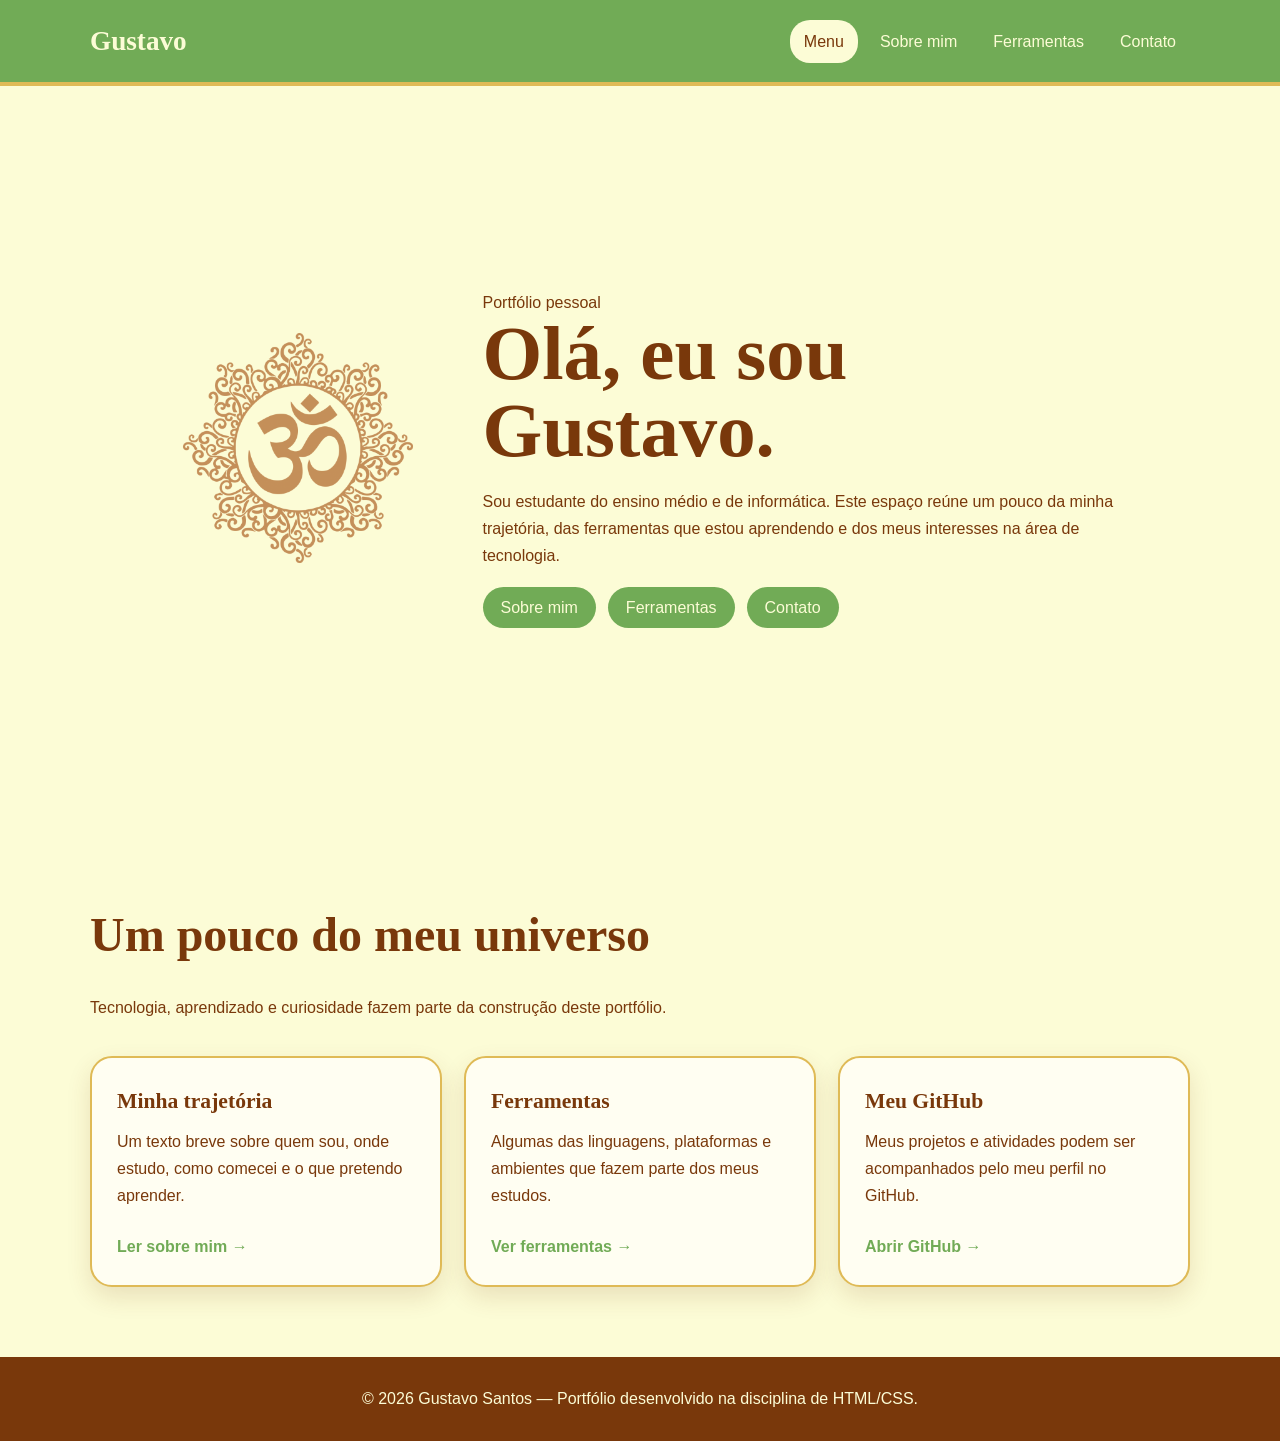
==== Portif-lio-HTML-main/index.html @ e44f2d16 "Add files via upload" ====
<!DOCTYPE html>
<html lang="pt-BR">
<head>
    <meta charset="UTF-8">
    <meta name="viewport" content="width=device-width, initial-scale=1.0">
    <title>Gustavo | Portfólio</title>
    <link rel="stylesheet" href="css/style.css">
</head>

<body>
    <div class="pagina pagina-principal">
        <header class="cabecalho">
            <div class="container cabecalho-conteudo">
                <div class="logo">Gustavo</div>

                <nav class="menu-navegacao">
                    <a class="ativo" href="index.html">Menu</a>
                    <a href="sobre.html">Sobre mim</a>
                    <a href="ferramentas.html">Ferramentas</a>
                    <a href="contato.html">Contato</a>
                </nav>
            </div>
        </header>

        <main>
            <section class="painel-menu">
                <div class="container menu-principal">
                    <div class="menu-simbolo">
                        <img src="img/om.png" alt="Símbolo Om">
                    </div>

                    <div class="menu-texto">
                        <div class="pequeno-titulo">Portfólio pessoal</div>
                        <h1>Olá, eu sou Gustavo.</h1>

                        <p>
                            Sou estudante do ensino médio e de informática.
                            Este espaço reúne um pouco da minha trajetória,
                            das ferramentas que estou aprendendo e dos meus
                            interesses na área de tecnologia.
                        </p>

                        <ul class="menu-lista">
                            <li><a href="sobre.html">Sobre mim</a></li>
                            <li><a href="ferramentas.html">Ferramentas</a></li>
                            <li><a href="contato.html">Contato</a></li>
                        </ul>
                    </div>
                </div>
            </section>

            <section class="secao secao-clara">
                <div class="container">
                    <div class="titulo-secao">
                        <h2>Um pouco do meu universo</h2>
                        <p>
                            Tecnologia, aprendizado e curiosidade fazem parte
                            da construção deste portfólio.
                        </p>
                    </div>

                    <div class="grade-cards">
                        <div class="card">
                            <h3>Minha trajetória</h3>
                            <p>
                                Um texto breve sobre quem sou, onde estudo,
                                como comecei e o que pretendo aprender.
                            </p>
                            <a class="card-link" href="sobre.html">Ler sobre mim →</a>
                        </div>

                        <div class="card">
                            <h3>Ferramentas</h3>
                            <p>
                                Algumas das linguagens, plataformas e
                                ambientes que fazem parte dos meus estudos.
                            </p>
                            <a class="card-link" href="ferramentas.html">Ver ferramentas →</a>
                        </div>

                        <div class="card">
                            <h3>Meu GitHub</h3>
                            <p>
                                Meus projetos e atividades podem ser
                                acompanhados pelo meu perfil no GitHub.
                            </p>
                            <a class="card-link"
                               href="https://github.com/G-u-s-tavo"
                               target="_blank"
                               rel="noopener noreferrer">Abrir GitHub →</a>
                        </div>
                    </div>
                </div>
            </section>
        </main>

        <footer class="rodape">
            <div class="container">
                <p>© 2026 Gustavo Santos — Portfólio desenvolvido na disciplina de HTML/CSS.</p>
            </div>
        </footer>
    </div>
</body>
</html>
---- Portif-lio-HTML-main/css/style.css ----
:root {
    --verde-praying: #71AB56;
    --verde-macaw: #A1B846;
    --verde-gecko: #D1D580;
    --creme: #FCFCD6;
    --marrom: #79380B;
    --dourado: #DFBA56;
    --branco: #fffef2;
    --sombra: rgba(121, 56, 11, 0.14);
}

* {
    box-sizing: border-box;
    margin: 0;
    padding: 0;
}

html {
    scroll-behavior: smooth;
}

body {
    min-height: 100vh;
    background: var(--creme);
    color: var(--marrom);
    font-family: "Trebuchet MS", Arial, sans-serif;
    line-height: 1.7;
}

img {
    max-width: 100%;
    display: block;
}

a {
    color: inherit;
    text-decoration: none;
}

h1,
h2,
h3,
.titulo-decorativo {
    font-family: Georgia, "Times New Roman", serif;
}

h1 {
    font-size: clamp(2.5rem, 6vw, 5rem);
    line-height: 1;
}

h2 {
    font-size: clamp(1.8rem, 4vw, 3rem);
    margin-bottom: 18px;
}

h3 {
    font-size: 1.35rem;
    margin-bottom: 8px;
}

p {
    margin-bottom: 16px;
}

.container {
    width: min(1100px, 92%);
    margin: 0 auto;
}

.pagina {
    min-height: 100vh;
}

.cabecalho {
    background: var(--verde-praying);
    border-bottom: 4px solid var(--dourado);
    padding: 18px 0;
    position: sticky;
    top: 0;
    z-index: 10;
}

.cabecalho-conteudo {
    display: flex;
    align-items: center;
    justify-content: space-between;
    gap: 20px;
}

.logo {
    font-family: Georgia, "Times New Roman", serif;
    font-size: 1.7rem;
    font-weight: bold;
    color: var(--creme);
}

.menu-navegacao {
    display: flex;
    flex-wrap: wrap;
    align-items: center;
    justify-content: center;
    gap: 8px;
}

.menu-navegacao a {
    padding: 8px 14px;
    border-radius: 20px;
    color: var(--creme);
    transition: 0.2s;
}

.menu-navegacao a:hover,
.menu-navegacao a.ativo {
    background: var(--creme);
    color: var(--marrom);
}

.hero {
    min-height: 78vh;
    display: flex;
    align-items: center;
    background: linear-gradient(135deg, var(--creme), var(--verde-gecko), var(--dourado));
    padding: 70px 0;
}

.hero-conteudo {
    width: min(760px, 100%);
    background: rgba(252, 252, 214, 0.88);
    border: 2px solid var(--dourado);
    border-radius: 28px;
    padding: 42px;
    box-shadow: 0 18px 45px var(--sombra);
}

.hero-conteudo .pequeno-titulo {
    color: var(--verde-praying);
    font-weight: bold;
    letter-spacing: 2px;
    text-transform: uppercase;
    margin-bottom: 12px;
}

.hero-conteudo h1 {
    color: var(--marrom);
    margin-bottom: 20px;
}

.hero-conteudo p {
    max-width: 650px;
    font-size: 1.08rem;
}

.botoes {
    display: flex;
    flex-wrap: wrap;
    gap: 12px;
    margin-top: 25px;
}

.botao {
    display: inline-block;
    padding: 11px 20px;
    border-radius: 24px;
    border: 2px solid var(--marrom);
    background: var(--marrom);
    color: var(--creme);
    font-weight: bold;
    transition: 0.2s;
}

.botao:hover {
    transform: translateY(-2px);
    background: var(--verde-praying);
    border-color: var(--verde-praying);
}

.botao-claro {
    background: var(--creme);
    color: var(--marrom);
}

.secao {
    padding: 70px 0;
}

.secao-clara {
    background: var(--creme);
}

.secao-verde {
    background: var(--verde-gecko);
}

.secao-dourada {
    background: var(--dourado);
}

.titulo-secao {
    margin-bottom: 35px;
}

.grade-cards {
    display: flex;
    flex-wrap: wrap;
    gap: 22px;
}

.card {
    flex: 1 1 250px;
    background: var(--branco);
    border: 2px solid var(--dourado);
    border-radius: 22px;
    padding: 25px;
    box-shadow: 0 10px 25px var(--sombra);
}

.card:hover {
    transform: translateY(-3px);
}

.card-icone {
    width: 80px;
    height: 80px;
    margin-bottom: 18px;
    object-fit: contain;
}

.card-link {
    display: inline-block;
    margin-top: 8px;
    color: var(--verde-praying);
    font-weight: bold;
}

.painel-menu {
    min-height: 82vh;
    display: flex;
    align-items: center;
    justify-content: center;
    padding: 70px 0;
}

.menu-principal {
    display: flex;
    flex-wrap: wrap;
    align-items: center;
    justify-content: center;
    gap: 35px;
}

.menu-simbolo {
    flex: 0 1 300px;
    text-align: center;
}

.menu-simbolo img {
    width: min(270px, 80%);
    margin: 0 auto 15px;
}

.menu-texto {
    flex: 1 1 420px;
    max-width: 650px;
}

.menu-texto h1 {
    margin-bottom: 18px;
}

.menu-lista {
    display: flex;
    flex-wrap: wrap;
    gap: 12px;
    list-style: none;
    margin-top: 25px;
}

.menu-lista a {
    background: var(--verde-praying);
    color: var(--creme);
    padding: 12px 18px;
    border-radius: 22px;
}

.menu-lista a:hover {
    background: var(--marrom);
}

.pagina-interna {
    padding: 75px 0;
}

.cabecalho-interno {
    text-align: center;
    max-width: 750px;
    margin: 0 auto 45px;
}

.cabecalho-interno p {
    font-size: 1.05rem;
}

.trajetoria {
    display: flex;
    align-items: center;
    gap: 45px;
}

.trajetoria-imagem {
    flex: 0 1 330px;
    text-align: center;
}

.trajetoria-imagem img {
    width: min(300px, 100%);
    margin: 0 auto;
}

.trajetoria-texto {
    flex: 1 1 500px;
    background: var(--branco);
    border: 2px solid var(--dourado);
    border-radius: 24px;
    padding: 30px;
    box-shadow: 0 10px 25px var(--sombra);
}

.contato-lista {
    display: flex;
    flex-wrap: wrap;
    justify-content: center;
    gap: 22px;
}

.contato-card {
    flex: 1 1 280px;
    max-width: 450px;
    text-align: center;
    background: var(--branco);
    border: 2px solid var(--dourado);
    border-radius: 22px;
    padding: 30px;
}

.contato-card strong {
    display: block;
    margin-bottom: 8px;
}

.contato-link {
    color: var(--verde-praying);
    font-weight: bold;
    word-break: break-word;
}

.voltar-menu {
    display: inline-block;
    margin-top: 35px;
    padding: 10px 18px;
    border: 2px solid var(--marrom);
    border-radius: 20px;
}

.rodape {
    background: var(--marrom);
    color: var(--creme);
    padding: 28px 0;
    text-align: center;
}

.rodape p {
    margin: 0;
}

@media (max-width: 760px) {
    .cabecalho-conteudo {
        flex-direction: column;
    }

    .hero-conteudo {
        padding: 28px;
    }

    .trajetoria {
        flex-direction: column;
    }

    .menu-navegacao {
        width: 100%;
    }
}

/* Área de amigos */
.secao-amigos {
    margin-top: 55px;
    padding: 35px;
    background: var(--verde-gecko);
    border: 2px solid var(--dourado);
    border-radius: 26px;
}

.cabecalho-amigos {
    max-width: 700px;
    margin-bottom: 25px;
}

.cabecalho-amigos h2 {
    margin-bottom: 10px;
}

.cabecalho-amigos p {
    margin-bottom: 0;
}

.amigos-imagem {
    width: 100%;
    overflow: hidden;
    border: 3px solid var(--creme);
    border-radius: 20px;
    background: var(--creme);
}

.amigos-imagem img {
    width: 100%;
    height: auto;
}

@media (max-width: 760px) {
    .secao-amigos {
        padding: 22px;
    }
}
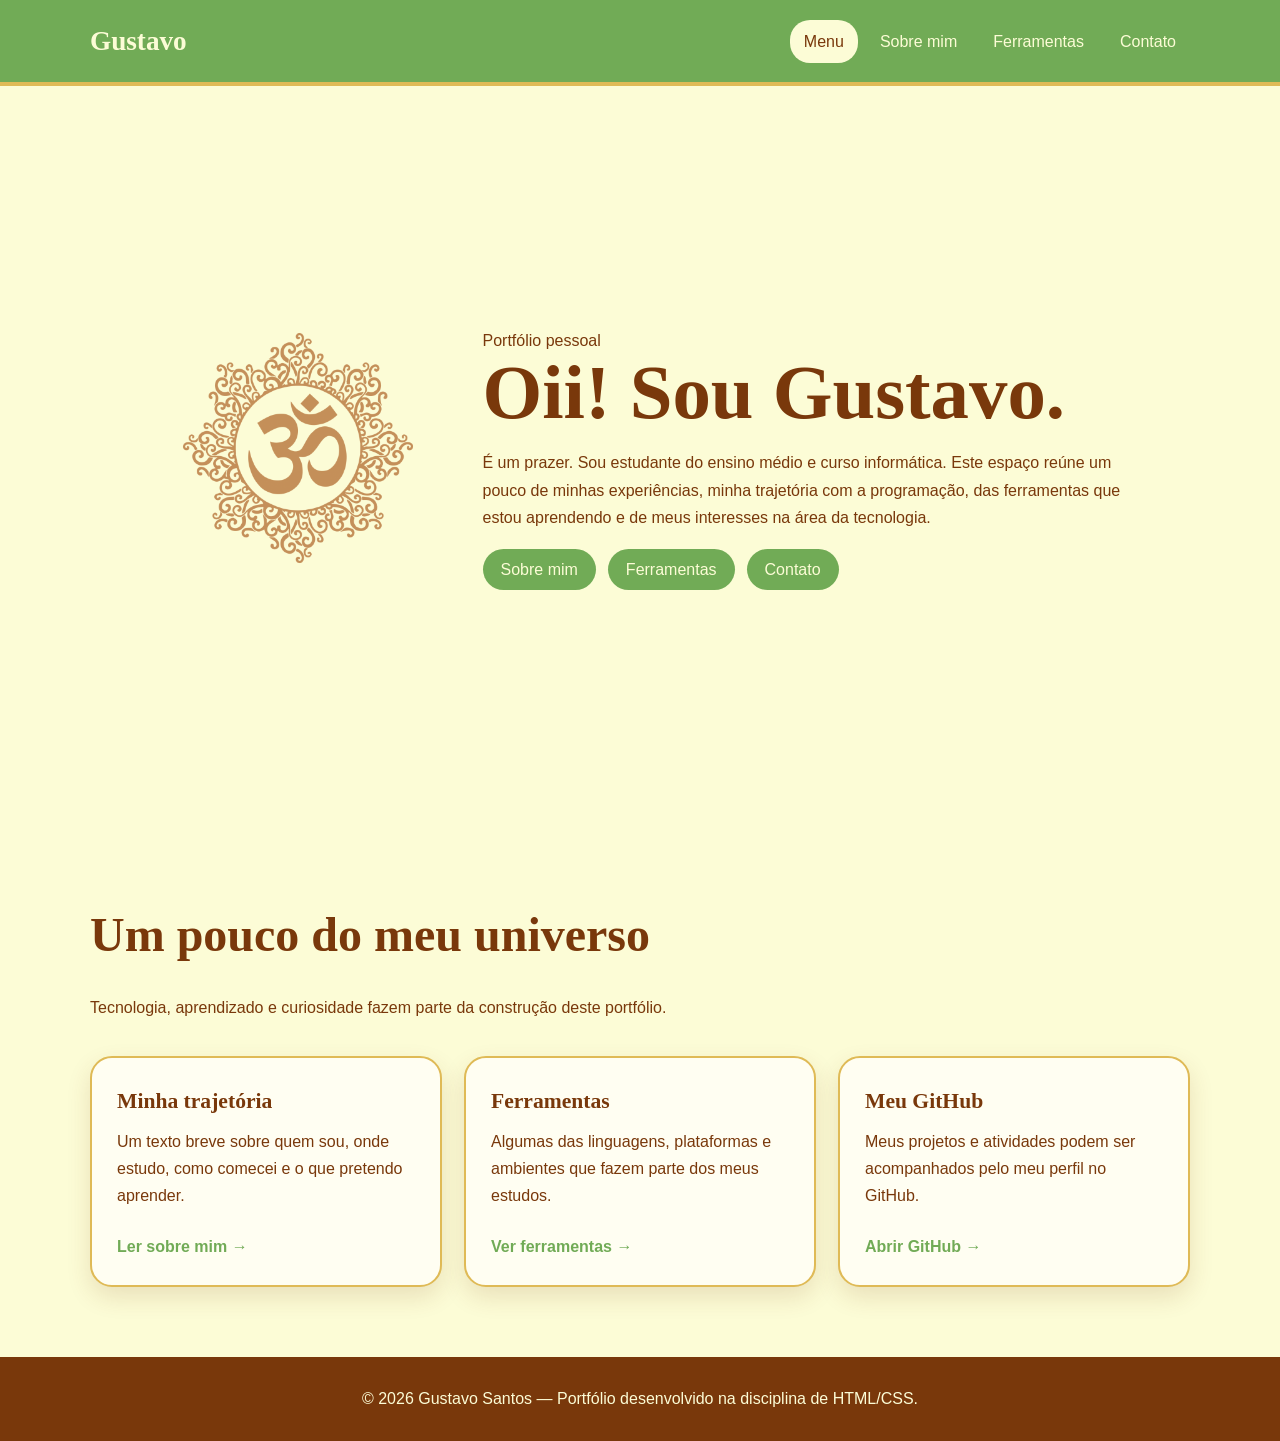
==== commit e4d6b575: "Revise introduction text in index.html Updated personal introduction and description in index.html." ====
--- a/Portif-lio-HTML-main/index.html
+++ b/Portif-lio-HTML-main/index.html
@@ -31,13 +31,13 @@
 
                     <div class="menu-texto">
                         <div class="pequeno-titulo">Portfólio pessoal</div>
-                        <h1>Olá, eu sou Gustavo.</h1>
+                        <h1>Oii! Sou Gustavo.</h1>
 
                         <p>
-                            Sou estudante do ensino médio e de informática.
-                            Este espaço reúne um pouco da minha trajetória,
-                            das ferramentas que estou aprendendo e dos meus
-                            interesses na área de tecnologia.
+                            É um prazer. Sou estudante do ensino médio e curso informática.
+                            Este espaço reúne um pouco de minhas experiências, minha trajetória com 
+                            a programação, das ferramentas que estou aprendendo e de meus interesses
+                            na área da tecnologia.
                         </p>
 
                         <ul class="menu-lista">
